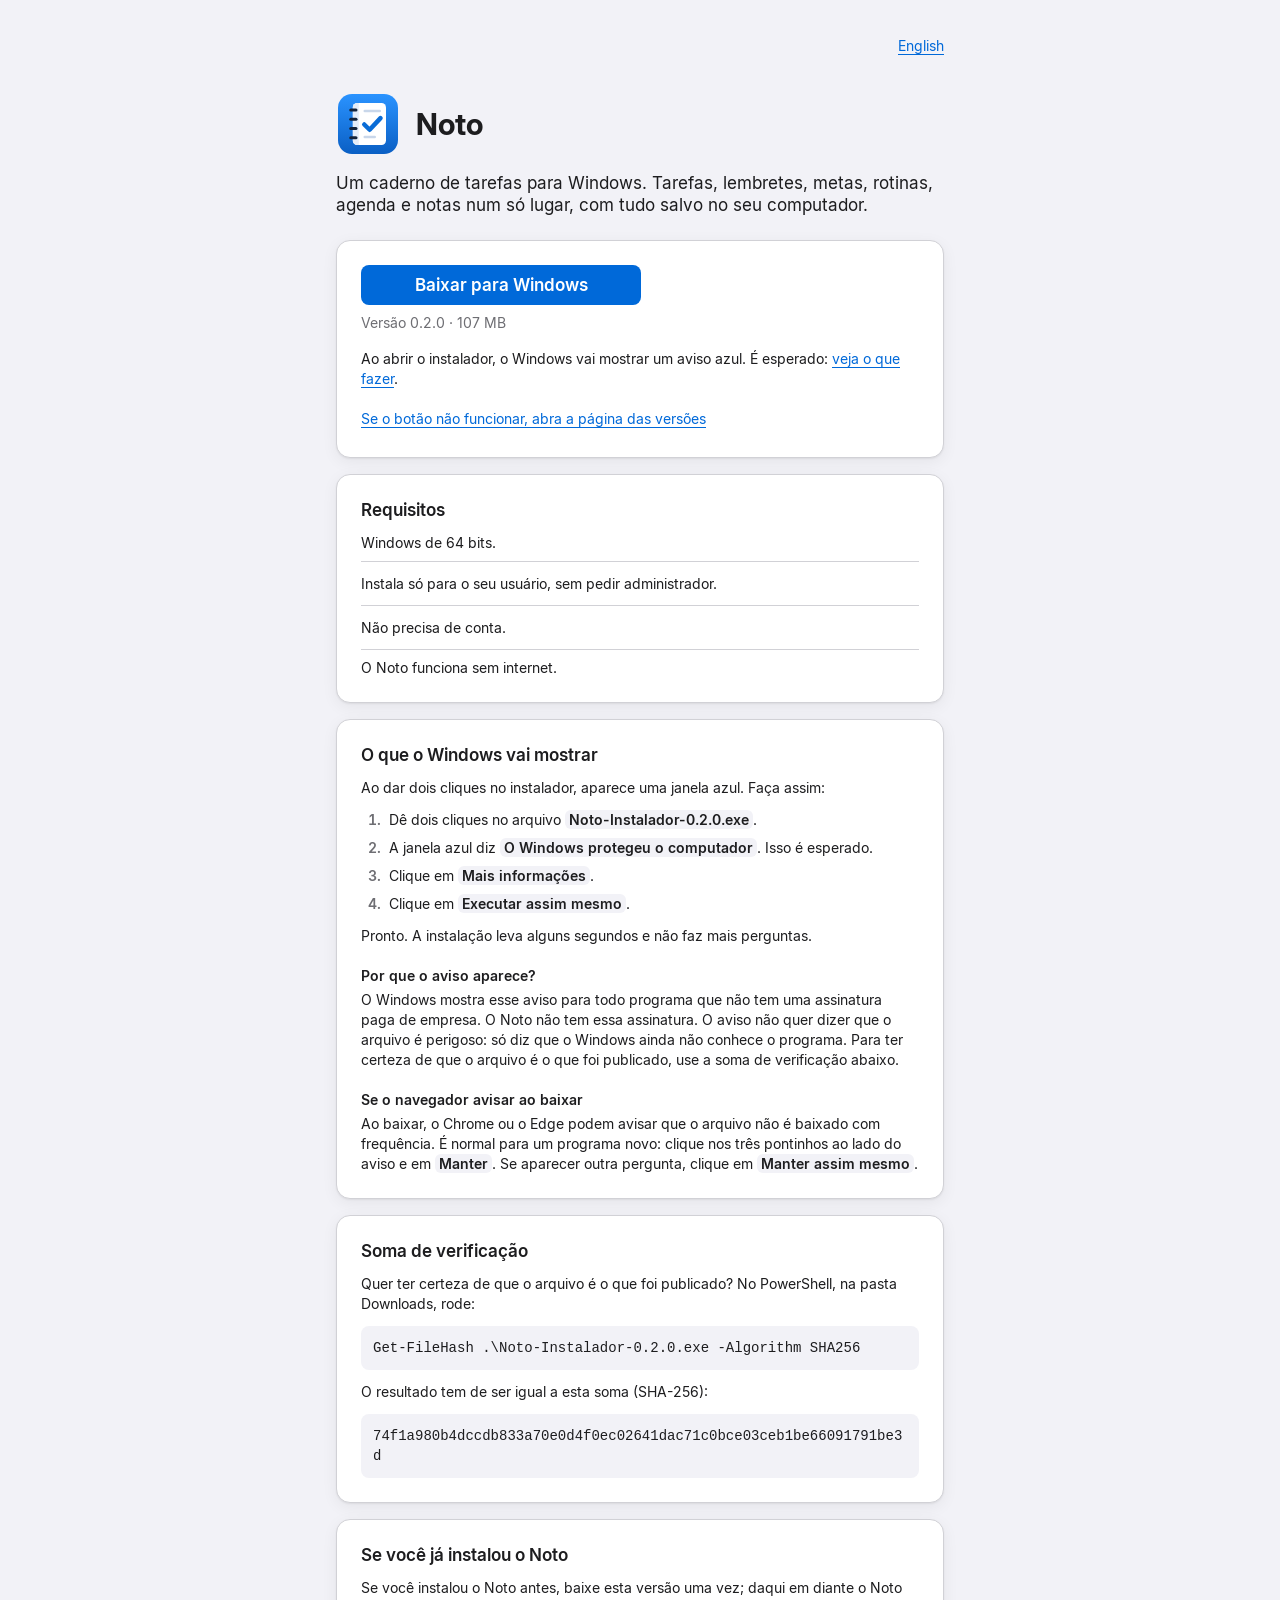
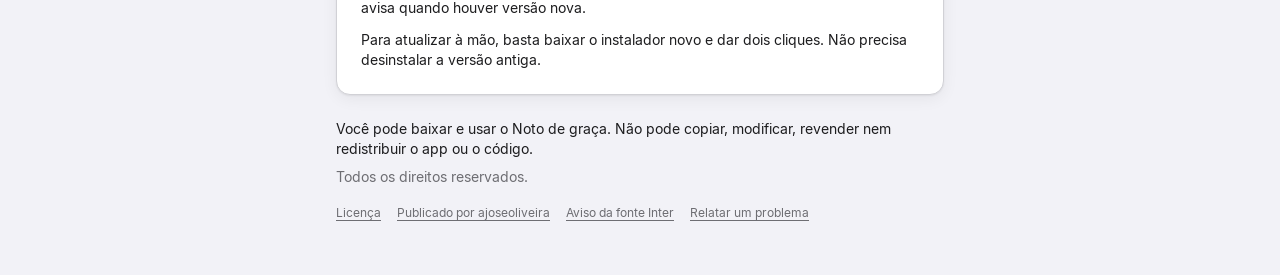
==== index.html @ 31c7fdb4 "Noto 0.2.0: vitrine e página" ====
<!doctype html>
<html lang="pt-BR">
<head>
<meta charset="utf-8">
<meta name="viewport" content="width=device-width, initial-scale=1">
<meta name="color-scheme" content="light dark">
<title>Noto — baixar para Windows</title>
<meta name="description" content="O Noto é um caderno de tarefas para Windows, com tudo salvo no seu computador. Baixe o instalador, veja o que o Windows vai mostrar e confira a soma de verificação.">
<link rel="alternate" hreflang="en" href="en/">
<link rel="icon" type="image/svg+xml" href="icon.svg">
<link rel="stylesheet" href="tokens.css">
<link rel="stylesheet" href="pagina.css">
</head>
<body>
<div class="pagina">

<header class="cabecalho" data-secao="cabecalho">
  <div class="marca">
    <img src="icon.svg" width="64" height="64" alt="">
    <h1>Noto</h1>
  </div>
  <p class="frase">Um caderno de tarefas para Windows. Tarefas, lembretes, metas, rotinas, agenda e notas num só lugar, com tudo salvo no seu computador.</p>
</header>

<section class="cartao cartao-baixar" id="baixar" data-secao="baixar" aria-labelledby="t-baixar">
  <h2 class="so-leitor" id="t-baixar">Baixar</h2>
  <a class="botao" href="https://github.com/ajoseoliveira/noto/releases/download/v0.2.0/Noto-Instalador-0.2.0.exe">Baixar para Windows</a>
  <p class="versao">Versão 0.2.0 · 107 MB</p>
  <p>Ao abrir o instalador, o Windows vai mostrar um aviso azul. É esperado: <a href="#windows">veja o que fazer</a>.</p>
  <a class="link-alvo" href="https://github.com/ajoseoliveira/noto/releases/latest">Se o botão não funcionar, abra a página das versões</a>
</section>

<nav class="idioma" aria-label="Idioma">
  <a class="link-alvo" href="en/" hreflang="en" lang="en">English</a>
</nav>

<section class="cartao" id="requisitos" data-secao="requisitos" aria-labelledby="t-requisitos">
  <h2 id="t-requisitos">Requisitos</h2>
  <ul class="linhas">
    <li>Windows de 64 bits.</li>
    <li>Instala só para o seu usuário, sem pedir administrador.</li>
    <li>Não precisa de conta.</li>
    <li>O Noto funciona sem internet.</li>
  </ul>
</section>

<section class="cartao" id="windows" data-secao="windows" aria-labelledby="t-windows">
  <h2 id="t-windows">O que o Windows vai mostrar</h2>
  <p>Ao dar dois cliques no instalador, aparece uma janela azul. Faça assim:</p>
  <ol class="passos">
    <li>Dê dois cliques no arquivo <strong class="tela arquivo">Noto-Instalador-0.2.0.exe</strong>.</li>
    <li>A janela azul diz <strong class="tela">O Windows protegeu o computador</strong>. Isso é esperado.</li>
    <li>Clique em <strong class="tela">Mais informações</strong>.</li>
    <li>Clique em <strong class="tela">Executar assim mesmo</strong>.</li>
  </ol>
  <p>Pronto. A instalação leva alguns segundos e não faz mais perguntas.</p>
  <h3>Por que o aviso aparece?</h3>
  <p>O Windows mostra esse aviso para todo programa que não tem uma assinatura paga de empresa. O Noto não tem essa assinatura. O aviso não quer dizer que o arquivo é perigoso: só diz que o Windows ainda não conhece o programa. Para ter certeza de que o arquivo é o que foi publicado, use a soma de verificação abaixo.</p>
  <h3>Se o navegador avisar ao baixar</h3>
  <p>Ao baixar, o Chrome ou o Edge podem avisar que o arquivo não é baixado com frequência. É normal para um programa novo: clique nos três pontinhos ao lado do aviso e em <strong class="tela">Manter</strong>. Se aparecer outra pergunta, clique em <strong class="tela">Manter assim mesmo</strong>.</p>
</section>

<section class="cartao" id="verificar" data-secao="verificar" aria-labelledby="t-verificar">
  <h2 id="t-verificar">Soma de verificação</h2>
  <p>Quer ter certeza de que o arquivo é o que foi publicado? No PowerShell, na pasta Downloads, rode:</p>
  <pre class="codigo"><code>Get-FileHash .\Noto-Instalador-0.2.0.exe -Algorithm SHA256</code></pre>
  <p>O resultado tem de ser igual a esta soma (SHA-256):</p>
  <p class="codigo soma"><code>74f1a980b4dccdb833a70e0d4f0ec02641dac71c0bce03ceb1be66091791be3d</code></p>
</section>

<section class="cartao" id="ja-instalou" data-secao="ja-instalou" aria-labelledby="t-ja-instalou">
  <h2 id="t-ja-instalou">Se você já instalou o Noto</h2>
  <p>Se você instalou o Noto antes, baixe esta versão uma vez; daqui em diante o Noto avisa quando houver versão nova.</p>
  <p>Para atualizar à mão, basta baixar o instalador novo e dar dois cliques. Não precisa desinstalar a versão antiga.</p>
</section>

<footer class="rodape" data-secao="rodape">
  <p class="concessao">Você pode baixar e usar o Noto de graça. Não pode copiar, modificar, revender nem redistribuir o app ou o código.</p>
  <p class="direitos">Todos os direitos reservados.</p>
  <ul class="links">
    <li><a class="link-alvo" href="https://github.com/ajoseoliveira/noto/blob/main/LICENSE">Licença</a></li>
    <li><a class="link-alvo" href="https://github.com/ajoseoliveira">Publicado por ajoseoliveira</a></li>
    <li><a class="link-alvo" href="fonts/Inter-LICENSE.txt">Aviso da fonte Inter</a></li>
    <li><a class="link-alvo" href="https://github.com/ajoseoliveira/noto/issues">Relatar um problema</a></li>
  </ul>
</footer>

</div>
</body>
</html>
---- tokens.css ----
/* Gerado por gerar.py a partir de tokens.json: não edite à mão. */
:root {
  color-scheme: light dark;
  --cor-fundo: #F2F2F7;
  --cor-superficie: #FFFFFF;
  --cor-superficie2: #F2F2F7;
  --cor-superficie3: #E5E5EA;
  --cor-separador: #D1D1D6;
  --cor-texto: #1D1D1F;
  --cor-texto2: #6E6E73;
  --cor-texto3: #A1A1A6;
  --cor-acento: #0088FF;
  --cor-acento-hover: #0077E6;
  --cor-acento-texto: #0069D9;
  --cor-acento-botao: #0069D9;
  --cor-acento-botao-hover: #005CBF;
  --cor-sucesso: #34C759;
  --cor-perigo: #FF383C;
  --cor-atencao: #FFCC00;
  --cor-sucesso-texto: #1E7B34;
  --cor-perigo-texto: #C9101F;
  --cor-atencao-texto: #7A5A00;
  --cor-laranja: #FF8D28;
  --cor-roxo: #CB30E0;
  --cor-ciano: #00C0E8;
  --fonte-display: "Inter Display", "Segoe UI Variable Display", "SF Pro Display", -apple-system, system-ui, sans-serif;
  --fonte-texto: Inter, "Segoe UI Variable Text", "SF Pro Text", -apple-system, system-ui, sans-serif;
  --fonte-mono: "Cascadia Mono", "SF Mono", "JetBrains Mono", Consolas, monospace;
  --texto-numero: 700 56px/60px var(--fonte-display);
  --texto-titulo-grande: 700 30px/36px var(--fonte-display);
  --texto-titulo1: 600 24px/30px var(--fonte-display);
  --texto-titulo2: 600 20px/26px var(--fonte-display);
  --texto-titulo3: 600 17px/22px var(--fonte-texto);
  --texto-destaque: 600 14px/20px var(--fonte-texto);
  --texto-corpo: 400 14px/20px var(--fonte-texto);
  --texto-chamada: 400 13px/18px var(--fonte-texto);
  --texto-subtitulo: 400 12px/16px var(--fonte-texto);
  --texto-rodape: 400 12px/16px var(--fonte-texto);
  --texto-legenda: 500 11px/14px var(--fonte-texto);
  --espaco-1: 4px;
  --espaco-2: 8px;
  --espaco-3: 12px;
  --espaco-4: 16px;
  --espaco-5: 20px;
  --espaco-6: 24px;
  --espaco-8: 32px;
  --espaco-10: 40px;
  --espaco-12: 48px;
  --raio-xs: 6px;
  --raio-sm: 8px;
  --raio-md: 10px;
  --raio-lg: 14px;
  --raio-xl: 20px;
  --raio-pilula: 999px;
  --controle-altura-sm: 28px;
  --controle-altura-md: 32px;
  --controle-altura-lg: 40px;
  --controle-alvo-minimo: 28px;
  --dur-rapido: 150ms;
  --dur-padrao: 250ms;
  --dur-lento: 350ms;
  --curva: cubic-bezier(0.2, 0.8, 0.2, 1);
  --sombra: 0 1px 2px rgba(0,0,0,.06), 0 4px 16px rgba(0,0,0,.06);
}
@media (prefers-color-scheme: dark) {
  :root:not([data-tema="claro"]) {
     --cor-fundo: #0F0F11;
     --cor-superficie: #1C1C1E;
     --cor-superficie2: #2C2C2E;
     --cor-superficie3: #3A3A3C;
     --cor-separador: #38383A;
     --cor-texto: #F5F5F7;
     --cor-texto2: #A1A1A6;
     --cor-texto3: #6E6E73;
     --cor-acento: #0091FF;
     --cor-acento-hover: #2AA0FF;
     --cor-acento-texto: #2AA0FF;
     --cor-acento-botao: #0A6CD6;
     --cor-acento-botao-hover: #1A7BE6;
     --cor-sucesso: #30D158;
     --cor-perigo: #FF4245;
     --cor-atencao: #FFD600;
     --cor-sucesso-texto: #30D158;
     --cor-perigo-texto: #FF6B6E;
     --cor-atencao-texto: #FFD600;
     --cor-laranja: #FF9230;
     --cor-roxo: #DB34F2;
     --cor-ciano: #3CD3FE;
     --sombra: none;
  }
}
:root[data-tema="escuro"] {
  --cor-fundo: #0F0F11;
  --cor-superficie: #1C1C1E;
  --cor-superficie2: #2C2C2E;
  --cor-superficie3: #3A3A3C;
  --cor-separador: #38383A;
  --cor-texto: #F5F5F7;
  --cor-texto2: #A1A1A6;
  --cor-texto3: #6E6E73;
  --cor-acento: #0091FF;
  --cor-acento-hover: #2AA0FF;
  --cor-acento-texto: #2AA0FF;
  --cor-acento-botao: #0A6CD6;
  --cor-acento-botao-hover: #1A7BE6;
  --cor-sucesso: #30D158;
  --cor-perigo: #FF4245;
  --cor-atencao: #FFD600;
  --cor-sucesso-texto: #30D158;
  --cor-perigo-texto: #FF6B6E;
  --cor-atencao-texto: #FFD600;
  --cor-laranja: #FF9230;
  --cor-roxo: #DB34F2;
  --cor-ciano: #3CD3FE;
  --sombra: none;
}
@media (prefers-reduced-motion: reduce) { :root { --dur-rapido: 0ms; --dur-padrao: 0ms; --dur-lento: 0ms; } }
---- pagina.css ----
/* Página de download do Noto.
   Cores, tipografia, espaços, raios e controles vêm só de tokens.css (cópia sem edição de src/tokens.css).
   Tema claro e escuro automáticos, pelo prefers-color-scheme que o tokens.css já traz. Sem script, sem movimento. */

@font-face { font-family: Inter; src: url('fonts/Inter-Regular.ttf') format('truetype'); font-weight: 400; font-display: swap; }
@font-face { font-family: Inter; src: url('fonts/Inter-SemiBold.ttf') format('truetype'); font-weight: 600; font-display: swap; }
@font-face { font-family: 'Inter Display'; src: url('fonts/InterDisplay-Bold.ttf') format('truetype'); font-weight: 700; font-display: swap; }

:root {
  /* Texto sobre --cor-acento-botao: branco, como manda o design system (não há token para isso; o app faz o mesmo). */
  --pagina-texto-sobre-botao: white;
  --pagina-largura: 640px;
}

*, *::before, *::after { box-sizing: border-box; }

html { -webkit-text-size-adjust: 100%; text-size-adjust: 100%; }

body {
  margin: 0;
  min-height: 100vh;
  background: var(--cor-fundo);
  color: var(--cor-texto);
  font: var(--texto-corpo);
}

img { display: block; max-width: 100%; height: auto; }

.so-leitor {
  position: absolute;
  width: 1px;
  height: 1px;
  margin: -1px;
  padding: 0;
  overflow: hidden;
  clip-path: inset(50%);
  white-space: nowrap;
  border: 0;
}

/* Coluna única. A ordem do DOM é a do Tab (o botão vem primeiro); o idioma sobe para o topo só na tela (order). */
.pagina {
  display: flex;
  flex-direction: column;
  gap: var(--espaco-4);
  width: 100%;
  max-width: var(--pagina-largura);
  margin: 0 auto;
  padding: var(--espaco-4) var(--espaco-4) var(--espaco-12);
}

.idioma {
  order: -1;
  align-self: flex-end;
}

/* Links ---------------------------------------------------------------- */

a {
  color: var(--cor-acento-texto);
  text-decoration: underline;
  text-underline-offset: 3px;
  text-decoration-thickness: 1px;
}
a:hover { text-decoration-thickness: 2px; }

a:focus-visible {
  outline: 3px solid var(--cor-acento);
  outline-offset: 2px;
  border-radius: var(--raio-xs);
}

/* Link fora de parágrafo: alvo de pelo menos 28 px. */
.link-alvo {
  display: inline-flex;
  align-items: center;
  min-height: var(--controle-alvo-minimo);
}

/* Cabeçalho ------------------------------------------------------------ */

.cabecalho { padding: var(--espaco-4) 0 var(--espaco-2); }

.marca {
  display: flex;
  align-items: center;
  gap: var(--espaco-4);
}

h1 {
  margin: 0;
  font: var(--texto-titulo-grande);
  color: var(--cor-texto);
}

.frase {
  margin: var(--espaco-4) 0 0;
  font: var(--texto-titulo3);
  font-weight: 400;
  color: var(--cor-texto);
}

/* Cartões -------------------------------------------------------------- */

.cartao {
  background: var(--cor-superficie);
  border: 1px solid var(--cor-separador);
  border-radius: var(--raio-lg);
  box-shadow: var(--sombra);
  padding: var(--espaco-5) var(--espaco-4);
}

h2 {
  margin: 0 0 var(--espaco-3);
  font: var(--texto-titulo3);
  color: var(--cor-texto);
}
h2.so-leitor { margin: -1px; }

h3 {
  margin: var(--espaco-5) 0 var(--espaco-1);
  font: var(--texto-destaque);
  color: var(--cor-texto);
}

.cartao p { margin: 0 0 var(--espaco-3); }
.cartao p:last-child { margin-bottom: 0; }

/* O botão principal: o único elemento de acento azul da página. */
.cartao-baixar { display: flex; flex-direction: column; align-items: flex-start; }

.botao {
  display: inline-flex;
  align-items: center;
  justify-content: center;
  width: 100%;
  max-width: 100%;
  height: var(--controle-altura-lg);
  padding: 0 var(--espaco-6);
  background: var(--cor-acento-botao);
  color: var(--pagina-texto-sobre-botao);
  font: var(--texto-titulo3);
  text-align: center;
  text-decoration: none;
  border-radius: var(--raio-sm);
}
/* Hover e pressionado: o rótulo ganha sublinhado nos dois temas. No claro o fundo também escurece
   (token do design system, 6,4:1 com branco). No escuro o token de hover dá 4,18:1 e não é usado: o fundo não muda, por contraste. */
.botao:hover, .botao:active { text-decoration: underline; text-underline-offset: 4px; text-decoration-thickness: 2px; }
@media (prefers-color-scheme: light) {
  .botao:hover, .botao:active { background: var(--cor-acento-botao-hover); }
}
.botao:focus-visible { border-radius: var(--raio-sm); }

.cartao .versao {
  margin: var(--espaco-2) 0 var(--espaco-4);
  color: var(--cor-texto2);
}

.cartao-baixar .link-alvo { margin-top: var(--espaco-1); }

/* Requisitos: lista agrupada (linhas separadas por 1 px). */
.linhas { margin: 0; padding: 0; list-style: none; }
.linhas li {
  display: flex;
  align-items: center;
  min-height: 44px;
  padding: var(--espaco-2) 0;
  border-top: 1px solid var(--cor-separador);
}
.linhas li:first-child { min-height: 0; padding-top: 0; border-top: 0; }
.linhas li:first-child + li:last-child { min-height: 0; }
.linhas li:last-child { min-height: 0; padding-bottom: 0; }

/* Passos do aviso do Windows. */
.passos { margin: 0 0 var(--espaco-3); padding-left: var(--espaco-6); }
.passos li { padding-left: var(--espaco-1); margin-bottom: var(--espaco-2); }
.passos li::marker { font-weight: 600; color: var(--cor-texto2); }

/* O texto exato que aparece na tela do Windows (nunca só cor: negrito e fundo próprio). */
.tela {
  font-weight: 600;
  padding: 1px var(--espaco-1);
  background: var(--cor-superficie2);
  border-radius: var(--raio-xs);
  -webkit-box-decoration-break: clone;
  box-decoration-break: clone;
}

.arquivo { white-space: nowrap; }

/* Comando e soma: quebram em vez de estourar a largura. */
.codigo, .codigo code {
  font-family: var(--fonte-mono);
  font-size: 14px;
  line-height: 20px;
}
pre.codigo {
  margin: 0 0 var(--espaco-3);
  padding: var(--espaco-3);
  background: var(--cor-superficie2);
  border-radius: var(--raio-sm);
  white-space: pre-wrap;
  overflow-wrap: anywhere;
  word-break: break-word;
}
pre.codigo code { white-space: pre-wrap; overflow-wrap: anywhere; word-break: break-all; }
.cartao p.soma {
  margin: 0;
  padding: var(--espaco-3);
  background: var(--cor-superficie2);
  border-radius: var(--raio-sm);
  overflow-wrap: anywhere;
  word-break: break-all;
}

/* Rodapé --------------------------------------------------------------- */

.rodape { padding: var(--espaco-2) 0 0; }
.rodape p { margin: 0 0 var(--espaco-2); }
.rodape .direitos { color: var(--cor-texto2); }

.links {
  display: flex;
  flex-wrap: wrap;
  gap: var(--espaco-1) var(--espaco-4);
  margin: var(--espaco-3) 0 0;
  padding: 0;
  list-style: none;
}
.links a {
  font: var(--texto-rodape);
  color: var(--cor-texto2);
}
.links a:hover { color: var(--cor-acento-texto); }

@media (min-width: 640px) {
  .pagina { padding-top: var(--espaco-8); }
  .cartao { padding: var(--espaco-6); }
  .botao { width: auto; min-width: 280px; }
}
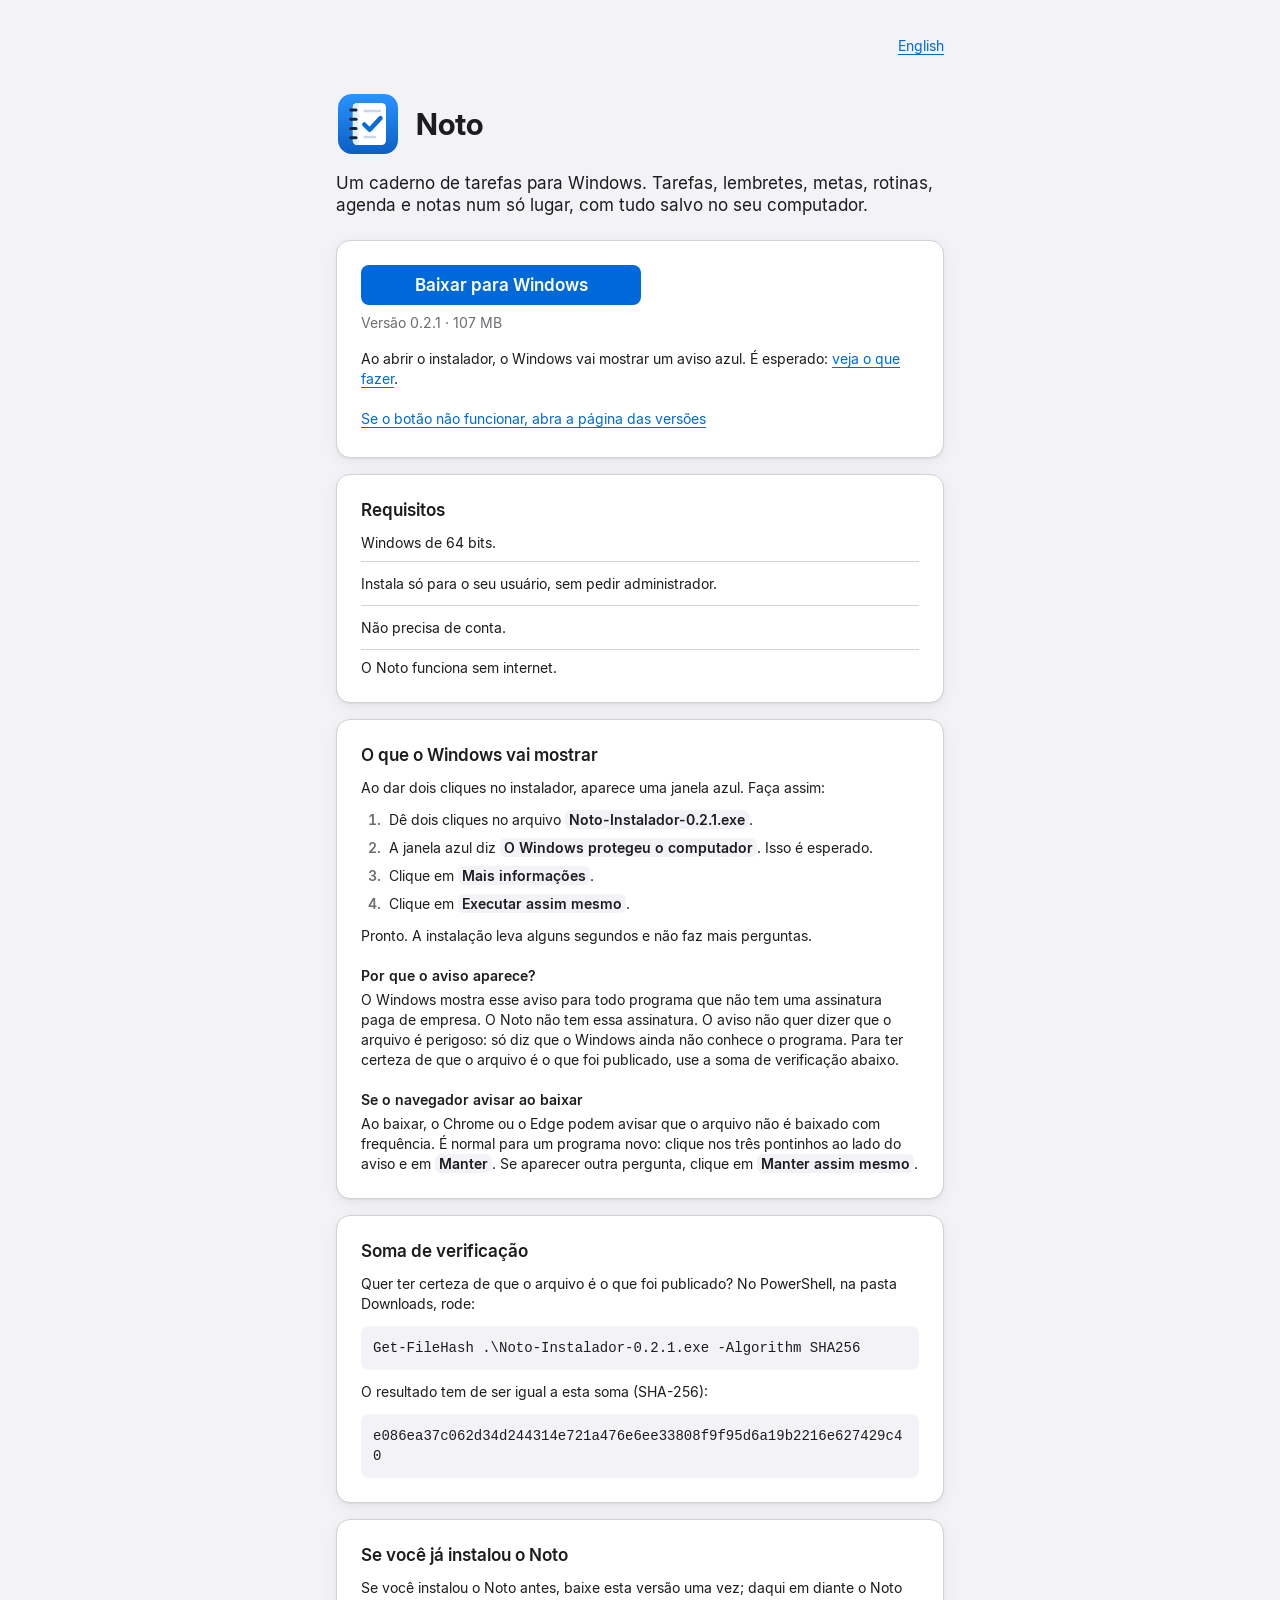
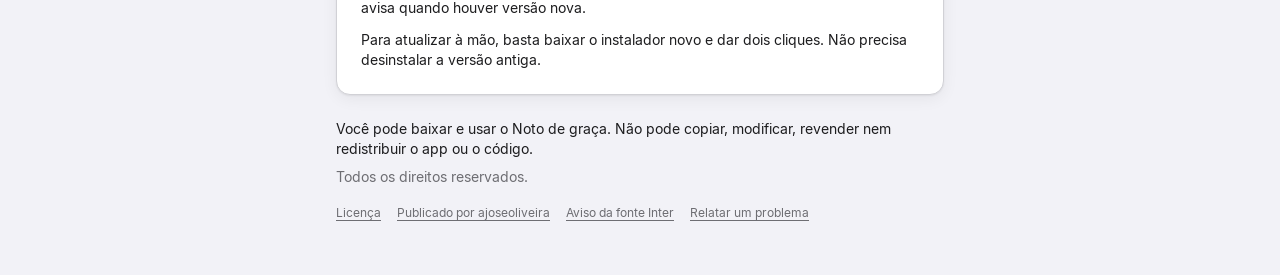
==== commit fce00a0d: "Noto 0.2.1: vitrine e página" ====
--- a/index.html
+++ b/index.html
@@ -24,8 +24,8 @@
 
 <section class="cartao cartao-baixar" id="baixar" data-secao="baixar" aria-labelledby="t-baixar">
   <h2 class="so-leitor" id="t-baixar">Baixar</h2>
-  <a class="botao" href="https://github.com/ajoseoliveira/noto/releases/download/v0.2.0/Noto-Instalador-0.2.0.exe">Baixar para Windows</a>
-  <p class="versao">Versão 0.2.0 · 107 MB</p>
+  <a class="botao" href="https://github.com/ajoseoliveira/noto/releases/download/v0.2.1/Noto-Instalador-0.2.1.exe">Baixar para Windows</a>
+  <p class="versao">Versão 0.2.1 · 107 MB</p>
   <p>Ao abrir o instalador, o Windows vai mostrar um aviso azul. É esperado: <a href="#windows">veja o que fazer</a>.</p>
   <a class="link-alvo" href="https://github.com/ajoseoliveira/noto/releases/latest">Se o botão não funcionar, abra a página das versões</a>
 </section>
@@ -48,7 +48,7 @@
   <h2 id="t-windows">O que o Windows vai mostrar</h2>
   <p>Ao dar dois cliques no instalador, aparece uma janela azul. Faça assim:</p>
   <ol class="passos">
-    <li>Dê dois cliques no arquivo <strong class="tela arquivo">Noto-Instalador-0.2.0.exe</strong>.</li>
+    <li>Dê dois cliques no arquivo <strong class="tela arquivo">Noto-Instalador-0.2.1.exe</strong>.</li>
     <li>A janela azul diz <strong class="tela">O Windows protegeu o computador</strong>. Isso é esperado.</li>
     <li>Clique em <strong class="tela">Mais informações</strong>.</li>
     <li>Clique em <strong class="tela">Executar assim mesmo</strong>.</li>
@@ -63,9 +63,9 @@
 <section class="cartao" id="verificar" data-secao="verificar" aria-labelledby="t-verificar">
   <h2 id="t-verificar">Soma de verificação</h2>
   <p>Quer ter certeza de que o arquivo é o que foi publicado? No PowerShell, na pasta Downloads, rode:</p>
-  <pre class="codigo"><code>Get-FileHash .\Noto-Instalador-0.2.0.exe -Algorithm SHA256</code></pre>
+  <pre class="codigo"><code>Get-FileHash .\Noto-Instalador-0.2.1.exe -Algorithm SHA256</code></pre>
   <p>O resultado tem de ser igual a esta soma (SHA-256):</p>
-  <p class="codigo soma"><code>74f1a980b4dccdb833a70e0d4f0ec02641dac71c0bce03ceb1be66091791be3d</code></p>
+  <p class="codigo soma"><code>e086ea37c062d34d244314e721a476e6ee33808f9f95d6a19b2216e627429c40</code></p>
 </section>
 
 <section class="cartao" id="ja-instalou" data-secao="ja-instalou" aria-labelledby="t-ja-instalou">
